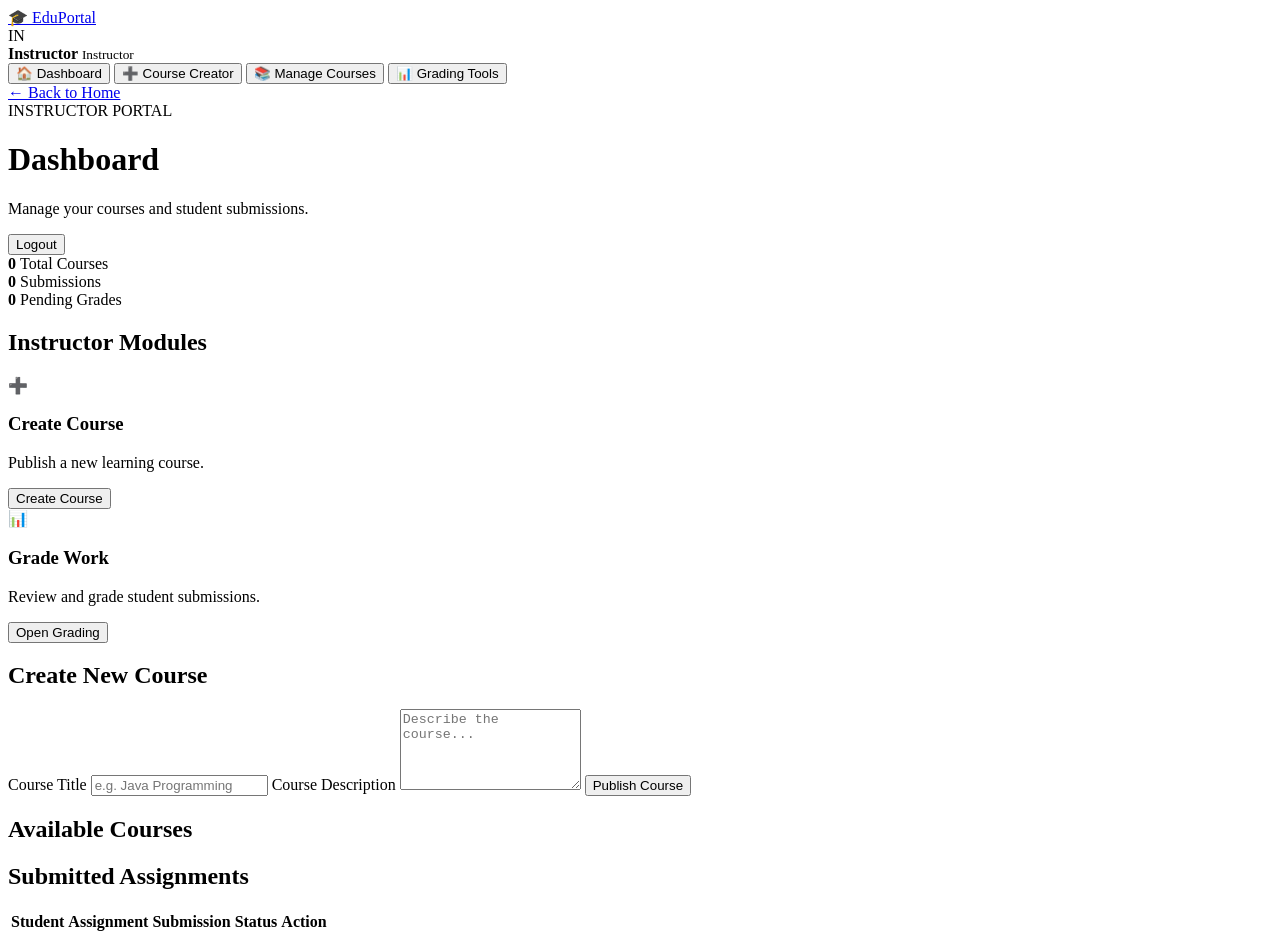
==== admin.html @ 720e7561 "PROJECT ADDED SUCCESSFULLY" ====
<!DOCTYPE html>
<html lang="en">

<head>

    <meta charset="UTF-8">

    <meta name="viewport"
          content="width=device-width, initial-scale=1.0">

    <title>
        EduPortal - Instructor Dashboard
    </title>

    <link rel="stylesheet"
          href="style.css">

</head>

<body>


<div class="dashboard-shell">


    <!-- SIDEBAR -->

    <aside class="sidebar instructor-sidebar">

        <a
            class="side-logo"
            href="index.html"
        >

            🎓

            <span>
                EduPortal
            </span>

        </a>


        <div class="profile">

            <div class="avatar">
                IN
            </div>

            <div>

                <b id="admin-name">
                    Instructor
                </b>

                <small>
                    Instructor
                </small>

            </div>

        </div>


        <!-- NAVIGATION -->

        <nav class="side-nav">

            <button
                class="side-btn active"
                data-tab="overview"
            >

                🏠

                <span>
                    Dashboard
                </span>

            </button>


            <button
                class="side-btn"
                data-tab="create"
            >

                ➕

                <span>
                    Course Creator
                </span>

            </button>


            <button
                class="side-btn"
                data-tab="manage"
            >

                📚

                <span>
                    Manage Courses
                </span>

            </button>


            <button
                class="side-btn"
                data-tab="grading"
            >

                📊

                <span>
                    Grading Tools
                </span>

            </button>

        </nav>


        <a
            class="side-home"
            href="index.html"
        >

            ← Back to Home

        </a>

    </aside>


    <!-- MAIN -->

    <main class="dashboard-main">


        <!-- HEADER -->

        <header class="dash-header">

            <div>

                <span class="eyebrow">
                    INSTRUCTOR PORTAL
                </span>

                <h1 id="admin-title">
                    Dashboard
                </h1>

                <p>
                    Manage your courses and
                    student submissions.
                </p>

            </div>


            <div>

                <button
                    id="admin-logout"
                    class="btn btn-small"
                >
                    Logout
                </button>

            </div>

        </header>


        <!-- OVERVIEW -->

        <section
            id="overview"
            class="dash-section active"
        >

            <div class="stats">

                <div>

                    <b id="admin-courses">
                        0
                    </b>

                    <span>
                        Total Courses
                    </span>

                </div>


                <div>

                    <b id="admin-submissions">
                        0
                    </b>

                    <span>
                        Submissions
                    </span>

                </div>


                <div>

                    <b id="admin-pending">
                        0
                    </b>

                    <span>
                        Pending Grades
                    </span>

                </div>

            </div>


            <div class="panel">

                <h2>
                    Instructor Modules
                </h2>


                <div class="feature-grid two">


                    <article class="feature-card">

                        <div class="icon">
                            ➕
                        </div>

                        <h3>
                            Create Course
                        </h3>

                        <p>
                            Publish a new learning course.
                        </p>

                        <button
                            class="btn jump"
                            data-tab="create"
                        >
                            Create Course
                        </button>

                    </article>


                    <article class="feature-card">

                        <div class="icon">
                            📊
                        </div>

                        <h3>
                            Grade Work
                        </h3>

                        <p>
                            Review and grade student
                            submissions.
                        </p>

                        <button
                            class="btn jump"
                            data-tab="grading"
                        >
                            Open Grading
                        </button>

                    </article>


                </div>

            </div>

        </section>


        <!-- CREATE COURSE -->

        <section
            id="create"
            class="dash-section"
        >

            <div class="panel narrow">

                <h2>
                    Create New Course
                </h2>


                <form id="course-form">

                    <label>
                        Course Title
                    </label>

                    <input
                        id="new-title"
                        required
                        placeholder="e.g. Java Programming"
                    >


                    <label>
                        Course Description
                    </label>

                    <textarea
                        id="new-desc"
                        rows="5"
                        required
                        placeholder="Describe the course..."
                    ></textarea>


                    <button
                        class="btn"
                        type="submit"
                    >
                        Publish Course
                    </button>

                </form>

            </div>

        </section>


        <!-- MANAGE COURSES -->

        <section
            id="manage"
            class="dash-section"
        >

            <div class="panel">

                <h2>
                    Available Courses
                </h2>

                <div
                    id="admin-course-list"
                    class="dashboard-grid"
                ></div>

            </div>

        </section>


        <!-- GRADING -->

        <section
            id="grading"
            class="dash-section"
        >

            <div class="panel">

                <h2>
                    Submitted Assignments
                </h2>


                <div class="table-wrap">

                    <table>

                        <thead>

                            <tr>

                                <th>
                                    Student
                                </th>

                                <th>
                                    Assignment
                                </th>

                                <th>
                                    Submission
                                </th>

                                <th>
                                    Status
                                </th>

                                <th>
                                    Action
                                </th>

                            </tr>

                        </thead>


                        <tbody
                            id="grading-body"
                        ></tbody>

                    </table>

                </div>

            </div>

        </section>


    </main>

</div>


<div
    id="toast"
    class="toast"
></div>


<script src="js/script.js"></script>

</body>

</html>
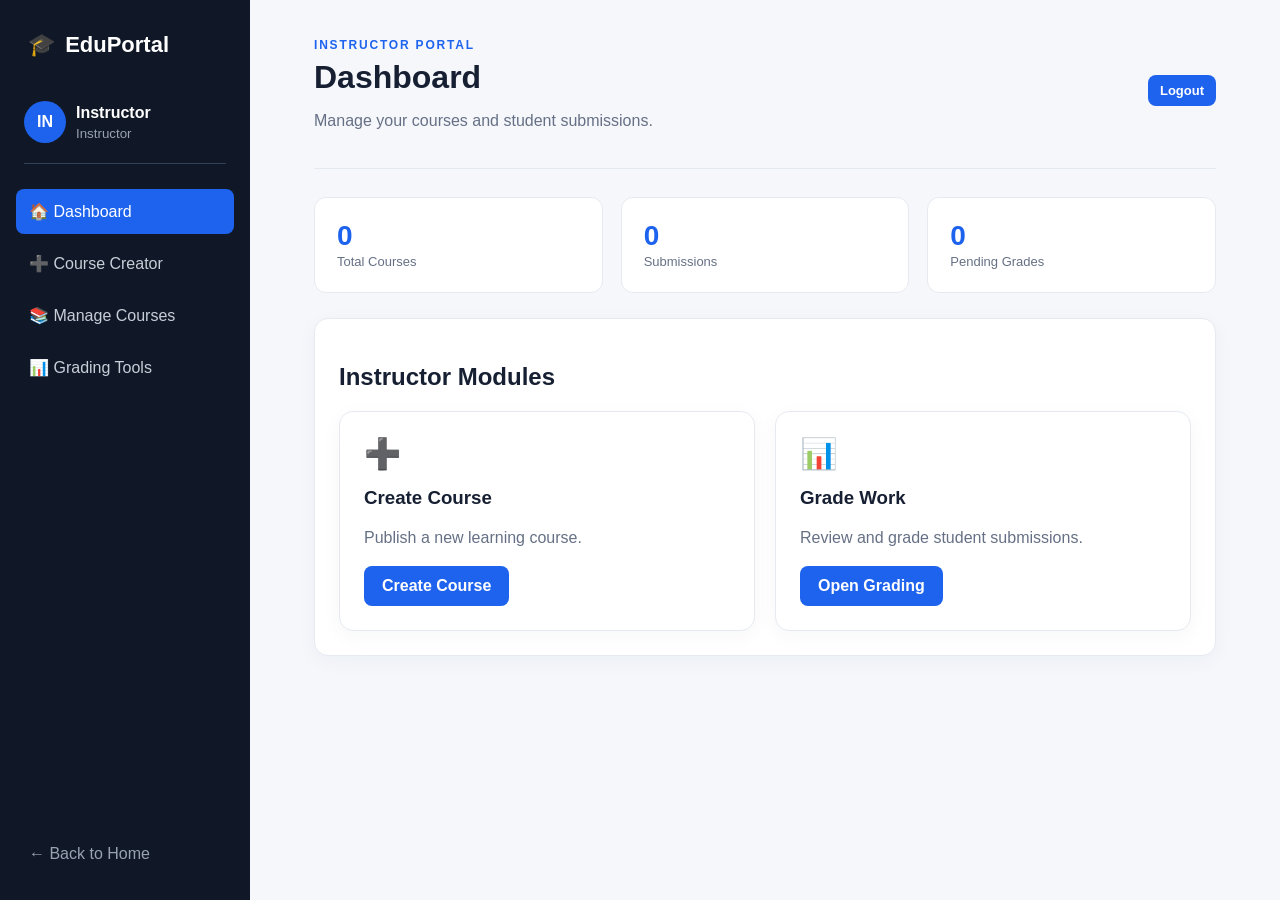
==== commit 35bb4190: "error fixed" ====
--- a/admin.html
+++ b/admin.html
@@ -13,7 +13,7 @@
     </title>
 
     <link rel="stylesheet"
-          href="style.css">
+          href="Style.css">
 
 </head>
 
--- a/Style.css
+++ b/Style.css
@@ -0,0 +1,1026 @@
+* {
+    box-sizing: border-box;
+}
+
+body {
+    margin: 0;
+    font-family: Arial, Helvetica, sans-serif;
+    background: #f5f7fb;
+    color: #172033;
+}
+
+a {
+    text-decoration: none;
+    color: inherit;
+}
+
+button,
+input,
+textarea,
+select {
+    font: inherit;
+}
+
+
+/* =========================
+   HEADER
+========================= */
+
+.site-header {
+    height: 72px;
+    background: white;
+    display: flex;
+    align-items: center;
+    padding: 0 6%;
+    gap: 40px;
+    border-bottom: 1px solid #e8ebf2;
+    position: sticky;
+    top: 0;
+    z-index: 10;
+}
+
+.logo,
+.side-logo {
+    font-size: 22px;
+    font-weight: 800;
+    color: #1e63ee;
+}
+
+.site-header nav {
+    display: flex;
+    gap: 26px;
+    flex: 1;
+}
+
+.site-header nav a {
+    color: #667085;
+    font-weight: 600;
+}
+
+.site-header nav a.active,
+.site-header nav a:hover {
+    color: #1e63ee;
+}
+
+.header-actions {
+    display: flex;
+    gap: 10px;
+}
+
+
+/* =========================
+   BUTTON
+========================= */
+
+.btn {
+    display: inline-block;
+    border: 0;
+    background: #1e63ee;
+    color: white;
+    padding: 11px 18px;
+    border-radius: 8px;
+    font-weight: 700;
+    cursor: pointer;
+}
+
+.btn:hover {
+    background: #1552ce;
+}
+
+.btn-outline {
+    background: white;
+    color: #1e63ee;
+    border: 1px solid #1e63ee;
+}
+
+.btn-light {
+    background: white;
+    color: #1e63ee;
+}
+
+.btn-small {
+    padding: 8px 12px;
+    font-size: 13px;
+}
+
+.btn-muted {
+    background: #667085;
+}
+
+.full {
+    width: 100%;
+    margin-top: 10px;
+}
+
+
+/* =========================
+   HERO
+========================= */
+
+.hero {
+    min-height: 510px;
+
+    display: flex;
+    align-items: center;
+
+    padding: 70px 8%;
+
+    background:
+        linear-gradient(
+            115deg,
+            #eaf2ff,
+            #f8fbff
+        );
+}
+
+.hero-content {
+    max-width: 700px;
+}
+
+.eyebrow {
+    font-size: 12px;
+    letter-spacing: 1.8px;
+    font-weight: 800;
+    color: #1e63ee;
+}
+
+.hero h1 {
+    font-size: 54px;
+    line-height: 1.08;
+    margin: 14px 0;
+}
+
+.hero h1 span {
+    color: #1e63ee;
+}
+
+.hero p {
+    font-size: 18px;
+    line-height: 1.7;
+    color: #667085;
+}
+
+.hero-buttons {
+    display: flex;
+    gap: 12px;
+    margin-top: 28px;
+}
+
+
+/* =========================
+   SECTIONS
+========================= */
+
+.section {
+    padding: 70px 8%;
+}
+
+.section.alt {
+    background: white;
+}
+
+.section-title {
+    margin-bottom: 30px;
+}
+
+.section-title h2 {
+    font-size: 34px;
+    margin: 8px 0;
+}
+
+
+/* =========================
+   FEATURE CARDS
+========================= */
+
+.feature-grid {
+    display: grid;
+    grid-template-columns:
+        repeat(4, 1fr);
+
+    gap: 20px;
+}
+
+.feature-grid.two {
+    grid-template-columns:
+        repeat(2, 1fr);
+}
+
+.feature-card,
+.panel,
+.course-card,
+.assignment-card {
+
+    background: white;
+
+    border: 1px solid #e6eaf0;
+
+    border-radius: 14px;
+
+    padding: 24px;
+
+    box-shadow:
+        0 5px 20px
+        rgba(30, 40, 70, 0.04);
+}
+
+.feature-card .icon {
+    font-size: 30px;
+}
+
+.feature-card h3 {
+    margin: 16px 0 8px;
+}
+
+.feature-card p {
+    color: #667085;
+    line-height: 1.6;
+}
+
+
+/* =========================
+   FOOTER
+========================= */
+
+footer {
+    text-align: center;
+    padding: 28px;
+    color: #667085;
+}
+
+
+/* =========================
+   AUTH
+========================= */
+
+.auth-page {
+    background: #f5f7fb;
+    min-height: 100vh;
+}
+
+.auth-wrapper {
+    min-height:
+        calc(100vh - 72px);
+
+    display: flex;
+
+    justify-content: center;
+
+    align-items: center;
+
+    padding: 40px;
+}
+
+.auth-card {
+    background: white;
+
+    width: 430px;
+
+    padding: 40px;
+
+    border-radius: 18px;
+
+    box-shadow:
+        0 15px 50px
+        rgba(30, 40, 70, 0.1);
+}
+
+.auth-brand {
+    text-align: center;
+    font-size: 42px;
+}
+
+.auth-card h1 {
+    text-align: center;
+    margin: 10px 0;
+}
+
+.auth-card > p {
+    text-align: center;
+}
+
+.auth-card form {
+    display: flex;
+    flex-direction: column;
+    gap: 8px;
+    margin-top: 25px;
+}
+
+.auth-card label {
+    font-size: 13px;
+    font-weight: 700;
+    margin-top: 8px;
+}
+
+.auth-card input,
+.auth-card select {
+
+    padding: 12px;
+
+    border:
+        1px solid #d9dee8;
+
+    border-radius: 8px;
+
+    outline: none;
+}
+
+.auth-card input:focus {
+    border-color: #1e63ee;
+}
+
+.auth-link {
+    margin-top: 20px;
+}
+
+.auth-link a {
+    color: #1e63ee;
+    font-weight: 700;
+}
+
+.demo-box {
+    background: #eef5ff;
+
+    border-radius: 9px;
+
+    padding: 12px;
+
+    font-size: 12px;
+
+    color: #52607a;
+
+    margin-top: 20px;
+}
+
+
+/* =========================
+   DASHBOARD
+========================= */
+
+.dashboard-shell {
+    display: flex;
+    min-height: 100vh;
+}
+
+
+/* SIDEBAR */
+
+.sidebar {
+    width: 250px;
+
+    background: #101828;
+
+    color: white;
+
+    padding: 24px 16px;
+
+    display: flex;
+
+    flex-direction: column;
+
+    position: fixed;
+
+    inset: 0 auto 0 0;
+}
+
+.side-logo {
+    padding: 8px 12px;
+    color: white;
+}
+
+.side-logo span {
+    margin-left: 4px;
+}
+
+
+/* PROFILE */
+
+.profile {
+    display: flex;
+
+    gap: 10px;
+
+    align-items: center;
+
+    margin:
+        35px 8px 25px;
+
+    padding-bottom: 20px;
+
+    border-bottom:
+        1px solid #344054;
+}
+
+.profile b,
+.profile small {
+    display: block;
+}
+
+.profile small {
+    color: #98a2b3;
+    margin-top: 4px;
+}
+
+.avatar {
+
+    width: 42px;
+
+    height: 42px;
+
+    background: #1e63ee;
+
+    border-radius: 50%;
+
+    display: flex;
+
+    align-items: center;
+
+    justify-content: center;
+
+    font-weight: 800;
+}
+
+
+/* SIDEBAR NAV */
+
+.side-nav {
+    display: flex;
+
+    flex-direction: column;
+
+    gap: 7px;
+}
+
+.side-btn {
+
+    border: 0;
+
+    background: transparent;
+
+    color: #c8ced8;
+
+    text-align: left;
+
+    padding: 13px;
+
+    border-radius: 8px;
+
+    cursor: pointer;
+}
+
+.side-btn:hover,
+.side-btn.active {
+
+    background: #1e63ee;
+
+    color: white;
+}
+
+.side-home {
+    margin-top: auto;
+
+    color: #98a2b3;
+
+    padding: 13px;
+}
+
+
+/* MAIN */
+
+.dashboard-main {
+
+    margin-left: 250px;
+
+    flex: 1;
+
+    padding:
+        35px 5%;
+}
+
+
+/* HEADER */
+
+.dash-header {
+
+    display: flex;
+
+    justify-content: space-between;
+
+    align-items: center;
+
+    border-bottom:
+        1px solid #e5e9f0;
+
+    padding-bottom: 22px;
+
+    margin-bottom: 28px;
+}
+
+.dash-header h1 {
+    margin: 6px 0;
+}
+
+.dash-header p,
+.dash-header #date {
+    color: #667085;
+}
+
+.welcome {
+    margin-right: 12px;
+    color: #667085;
+}
+
+
+/* SECTIONS */
+
+.dash-section {
+    display: none;
+}
+
+.dash-section.active {
+    display: block;
+}
+
+
+/* =========================
+   STATISTICS
+========================= */
+
+.stats {
+
+    display: grid;
+
+    grid-template-columns:
+        repeat(3, 1fr);
+
+    gap: 18px;
+
+    margin-bottom: 25px;
+}
+
+.stats > div {
+
+    background: white;
+
+    border:
+        1px solid #e6eaf0;
+
+    border-radius: 12px;
+
+    padding: 22px;
+}
+
+.stats b {
+
+    display: block;
+
+    font-size: 28px;
+
+    color: #1e63ee;
+}
+
+.stats span {
+
+    color: #667085;
+
+    font-size: 13px;
+}
+
+
+/* =========================
+   COURSE CARDS
+========================= */
+
+.dashboard-grid {
+
+    display: grid;
+
+    grid-template-columns:
+        repeat(
+            auto-fit,
+            minmax(270px, 1fr)
+        );
+
+    gap: 20px;
+}
+
+.course-card h3,
+.assignment-card h3 {
+
+    margin:
+        15px 0 8px;
+}
+
+.course-card p {
+
+    color: #667085;
+
+    line-height: 1.6;
+
+    min-height: 48px;
+}
+
+.course-top {
+
+    display: flex;
+
+    justify-content: space-between;
+
+    align-items: center;
+}
+
+.course-icon {
+    font-size: 27px;
+}
+
+.pill {
+
+    font-size: 11px;
+
+    background: #eef2f7;
+
+    padding: 5px 9px;
+
+    border-radius: 20px;
+
+    color: #52607a;
+}
+
+
+/* =========================
+   PROGRESS
+========================= */
+
+.progress-label {
+
+    display: flex;
+
+    justify-content: space-between;
+
+    font-size: 12px;
+
+    color: #667085;
+
+    margin-top: 15px;
+}
+
+.progress {
+
+    height: 9px;
+
+    background: #e7eaf0;
+
+    border-radius: 9px;
+
+    overflow: hidden;
+
+    margin:
+        7px 0 14px;
+}
+
+.progress i {
+
+    display: block;
+
+    height: 100%;
+
+    background: #1e63ee;
+}
+
+
+/* CERTIFICATE BUTTON */
+
+.certificate-btn {
+    background: #f2a900;
+}
+
+
+/* =========================
+   ASSIGNMENTS
+========================= */
+
+.assignment-card textarea {
+
+    width: 100%;
+
+    padding: 10px;
+
+    border:
+        1px solid #d9dee8;
+
+    border-radius: 8px;
+
+    margin:
+        10px 0;
+}
+
+
+/* =========================
+   BADGES
+========================= */
+
+.badge {
+
+    font-size: 11px;
+
+    font-weight: 800;
+
+    padding: 5px 8px;
+
+    border-radius: 20px;
+}
+
+.badge.success {
+
+    background: #dcfce7;
+
+    color: #166534;
+}
+
+.badge.pending {
+
+    background: #fff4cc;
+
+    color: #8a6500;
+}
+
+
+/* =========================
+   FORUM
+========================= */
+
+.forum-post {
+
+    padding: 17px 0;
+
+    border-bottom:
+        1px solid #e9edf3;
+}
+
+.forum-post h3 {
+
+    margin:
+        0 0 7px;
+}
+
+.forum-post p {
+
+    color: #667085;
+}
+
+.forum-post small {
+
+    color: #98a2b3;
+}
+
+
+/* =========================
+   CERTIFICATE
+========================= */
+
+.certificate-area {
+
+    display: grid;
+
+    gap: 18px;
+}
+
+.certificate {
+
+    background:
+        linear-gradient(
+            110deg,
+            #fff,
+            #f7fbff
+        );
+
+    border:
+        2px solid #b9d1ff;
+
+    border-radius: 14px;
+
+    padding: 25px;
+
+    display: flex;
+
+    align-items: center;
+
+    gap: 20px;
+}
+
+.certificate > span {
+    font-size: 40px;
+}
+
+.certificate small {
+
+    color: #1e63ee;
+
+    font-weight: 800;
+
+    letter-spacing: 1px;
+}
+
+.certificate h2 {
+    margin: 7px 0;
+}
+
+.certificate p {
+    color: #667085;
+}
+
+
+/* EMPTY */
+
+.empty {
+
+    text-align: center;
+
+    padding: 70px;
+
+    background: white;
+
+    border-radius: 14px;
+}
+
+.empty div {
+    font-size: 45px;
+}
+
+
+/* =========================
+   TABLE
+========================= */
+
+.table-wrap {
+    overflow: auto;
+}
+
+table {
+
+    width: 100%;
+
+    border-collapse: collapse;
+}
+
+th,
+td {
+
+    text-align: left;
+
+    padding: 13px;
+
+    border-bottom:
+        1px solid #e9edf3;
+
+    font-size: 13px;
+}
+
+th {
+    background: #f8fafc;
+}
+
+code {
+
+    background: #f1f3f7;
+
+    padding: 4px;
+
+    border-radius: 5px;
+}
+
+
+/* =========================
+   TOAST
+========================= */
+
+.toast {
+
+    position: fixed;
+
+    right: 25px;
+
+    bottom: 25px;
+
+    background: #101828;
+
+    color: white;
+
+    padding: 13px 18px;
+
+    border-radius: 9px;
+
+    transform:
+        translateY(100px);
+
+    opacity: 0;
+
+    transition: .25s;
+
+    z-index: 50;
+}
+
+.toast.show {
+
+    transform:
+        translateY(0);
+
+    opacity: 1;
+}
+
+
+/* =========================
+   RESPONSIVE
+========================= */
+
+@media (max-width: 900px) {
+
+    .feature-grid {
+        grid-template-columns:
+            repeat(2, 1fr);
+    }
+
+    .sidebar {
+        width: 210px;
+    }
+
+    .dashboard-main {
+        margin-left: 210px;
+    }
+}
+
+
+@media (max-width: 650px) {
+
+    .site-header {
+        padding: 0 18px;
+    }
+
+    .site-header nav {
+        display: none;
+    }
+
+    .hero h1 {
+        font-size: 38px;
+    }
+
+    .section {
+        padding: 45px 20px;
+    }
+
+    .feature-grid,
+    .feature-grid.two {
+        grid-template-columns: 1fr;
+    }
+
+    .sidebar {
+
+        position: relative;
+
+        width: 100%;
+
+        min-height: auto;
+    }
+
+    .dashboard-shell {
+        display: block;
+    }
+
+    .dashboard-main {
+        margin: 0;
+
+        padding: 20px;
+    }
+
+    .side-nav {
+
+        display: grid;
+
+        grid-template-columns:
+            1fr 1fr;
+    }
+
+    .side-home {
+        margin-top: 15px;
+    }
+
+    .dash-header {
+
+        align-items: flex-start;
+
+        gap: 10px;
+    }
+
+    .stats {
+        grid-template-columns: 1fr;
+    }
+
+    .welcome {
+        display: none;
+    }
+
+    .certificate {
+        flex-wrap: wrap;
+    }
+
+}
